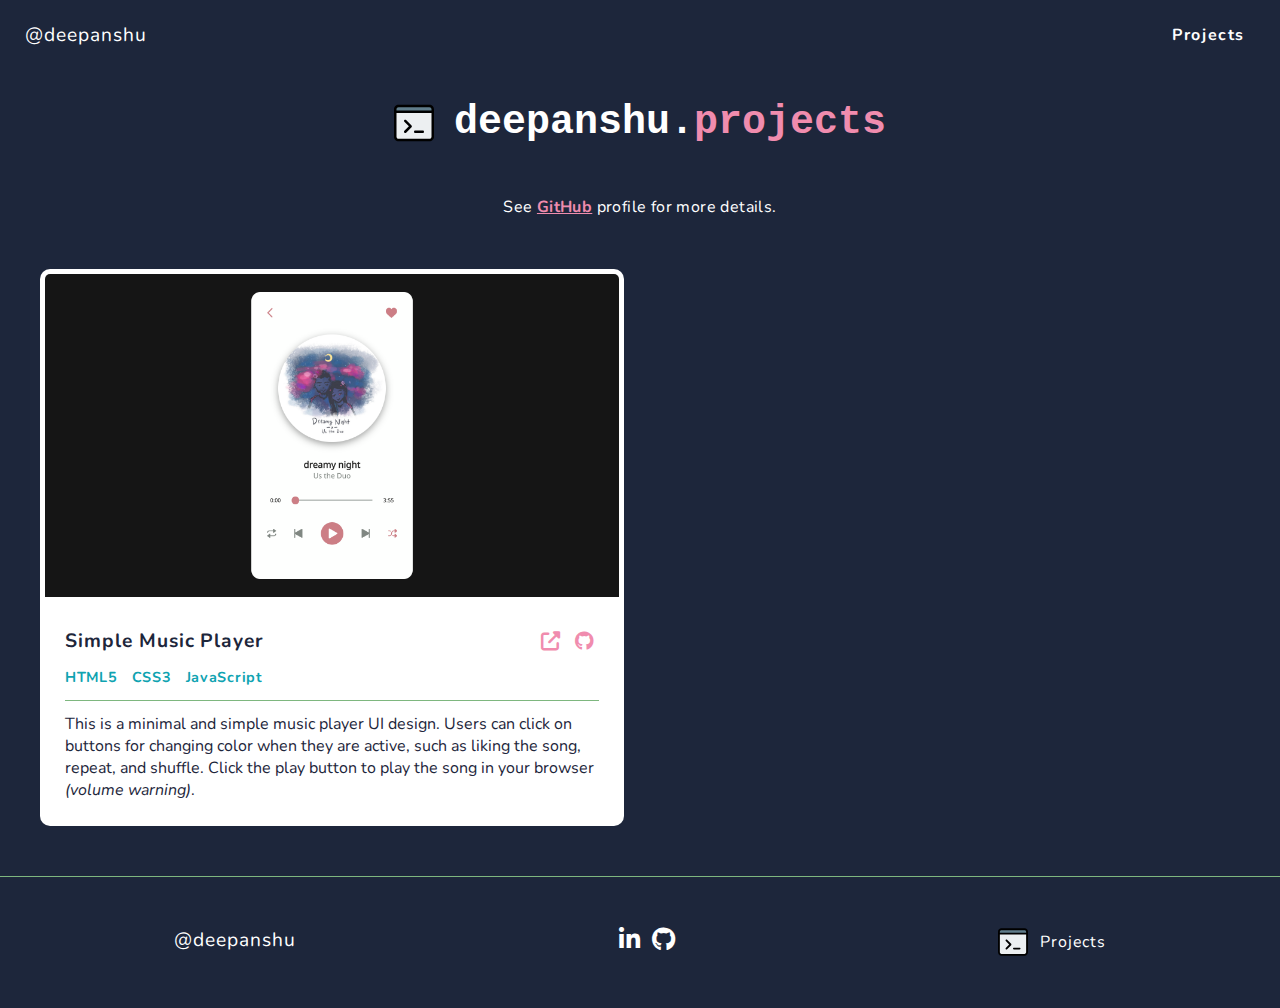
==== projects.html @ cc504e92 "initial" ====
<!DOCTYPE html>
<html lang="en">
  <head>
    <title>Projects ~ Deepanshu</title>

    <link rel="apple-touch-icon" sizes="180x180" href="/apple-touch-icon.png" />
    <link rel="icon" type="image/png" sizes="32x32" href="/favicon-32x32.png" />
    <link rel="icon" type="image/png" sizes="16x16" href="/favicon-16x16.png" />
    <link rel="manifest" href="/site.webmanifest" />

    <meta charset="UTF-8" />

    <meta name="viewport" content="width=device-width, initial-scale=1.0" />
    <meta name="copyright" content="Deepanshu" />
    <meta name="description" content="Hi! I'm Deepanshu." />
    <meta name="robots" content="noindex, nofollow" />

    <link rel="preconnect" href="https://fonts.googleapis.com" />
    <link rel="preconnect" href="https://fonts.gstatic.com" crossorigin />
    <link
      href="https://fonts.googleapis.com/css?family=Nunito"
      rel="stylesheet"
    />

    <link
      rel="stylesheet"
      href="https://cdnjs.cloudflare.com/ajax/libs/font-awesome/6.2.1/css/all.min.css"
    />

    <link rel="stylesheet" href="./css/main.css" type="text/css" />
    <link rel="stylesheet" href="./css/header.css" type="text/css" />
    <link rel="stylesheet" href="./css/home.css" type="text/css" />
    <link rel="stylesheet" href="./css/projects.css" type="text/css" />
    <link rel="stylesheet" href="./css/footer.css" type="text/css" />
  </head>

  <body>
    <header class="header">
      <a href="/" class="header-logo">@deepanshu</a>
      <nav class="nav">
        <div class="toggle"><i class="fas fa-bars"></i></div>
        <ul class="nav-menu">
          <li class="nav-item"><a href="#">Projects</a></li>
        </ul>
      </nav>
    </header>

    <main class="main-container project-section">
      <section class="projects">
        <div class="page-title">
          <img src="./img/coding.svg" alt="Code Icon" />
          <h2>deepanshu.<span class="pink">projects</span></h2>
        </div>
        <p class="section-description">
          See
          <a class="hyperlink" href="https://github.com/deepanshu-dev/">GitHub</a>
          profile for more details.
        </p>
        <div class="project-cards-container">
          <div class="card">
            <img
              src="./img/project-preview/music-player-preview.png"
              alt="Project Preview Screenshot"
              class="card-preview-img"
            />
            <div class="card-info">
              <div class="title-and-links">
                <span class="project-title"> Simple Music Player </span>
                <div class="project-links">
                  <a href="https://musicplayer.anniew.xyz/">
                    <i class="fas fa-external-link-alt"></i>
                  </a>
                  <a href="https://github.com/anniedotexe/music-player">
                    <i class="fa-brands fa-github"></i>
                  </a>
                </div>
              </div>
              <div class="project-skills">
                <span>HTML5</span>
                <span>CSS3</span>
                <span>JavaScript</span>
              </div>
              <p class="project-description">
                This is a minimal and simple music player UI design. Users can
                click on buttons for changing color when they are active, such
                as liking the song, repeat, and shuffle. Click the play button
                to play the song in your browser
                <em>(volume warning)</em>.
              </p>
            </div>
          </div>

        </div>
      </section>
    </main>

    <footer class="footer-container">
      <div class="footer">
        <div class="footer-column">
          <a href="/" class="footer-logo">@deepanshu</a>
        </div>
        <div class="footer-column">
          <div class="socials">
            <ul>
              <li class="social-link">
                <a
                  href="https://www.linkedin.com/in/deepanshur88/"
                  aria-label="LinkedIn"
                  target="_blank"
                >
                  <i class="fa-brands fa-linkedin-in"></i>
                </a>
              </li>
              <li class="social-link">
                <a
                  href="https://github.com/deepanshu-dev/"
                  aria-label="GitHub"
                  target="_blank"
                >
                  <i class="fa-brands fa-github"></i>
                </a>
              </li>
              <!-- <li class="social-link">
                    <a
                      href="https://instagram.com/deepanshu"
                      aria-label="Instagram"
                      target="_blank"
                    >
                      <i class="fa-brands fa-instagram"></i>
                    </a>
                </li>
                <li class="social-link">
                <a
                    href="mailto:test@gmail.com"
                    aria-label="Email"
                    target="_blank"
                >
                    <i class="fa-solid fa-envelope"></i>
                </a>
                </li> -->
            </ul>
          </div>
        </div>
        <div class="footer-column">
          <a href="#" class="footer-button">
            <img src="./img/coding.svg" alt="Code Icon" />
            Projects
          </a>
        </div>
      </div>
    </footer>
    <script src="./js/main.js"></script>
  </body>
</html>
---- css/main.css ----
* {
    margin: 0;
    padding: 0;
    box-sizing: border-box;
    font-family: 'Nunito', sans-serif;
    font-size: 16px;
    font-weight: 400;
    color: #FFFFFF;
    scroll-behavior: smooth;
}

body {
    background-color: #1D263B;
}

h1, h2, h3 {
    font-family: 'Fira Mono', monospace;
}

h2 {
    margin: 0 auto;
    text-align: center;
    font-size: 1.75em;
    font-weight: 700;
}

h3 {
    margin: 0 auto;
    text-align: center;
    font-size: 1.4em;
    font-weight: 700;
    letter-spacing: 0.1em;
}

a, span {
    font-family: inherit;
    font-size: inherit;
    font-weight: inherit;
}

.green {
    color: #7EB77F;
}

.bold {
    font-weight: 700;
}

.pink {
    font-family: inherit;
    font-size: inherit;
    font-weight: inherit;
    color: #F08CAE;
}

ul {
    list-style-type: none;
}

.social-link a i {
    transition: all 0.2s ease;
}

.social-link a i:hover {
    color: #F08CAE;
}

.main-container {
    margin: 0 auto;
    padding: 0 25px;
    text-align: center;
    max-width: 1600px;
}

section {
    margin: 0 auto;
    display: flex;
    flex-direction: column;
    justify-content: center;
    text-align: left;
}

section .hyperlink {
    color: #F08CAE;
    font-weight: 700;
    text-decoration: underline;
    transition: all 0.2s ease;
}

section .hyperlink:hover {
    color: #7EB77F;
}

.section-description {
    margin: 50px auto 0 auto;
    text-align: center;
    max-width: 1000px;
    line-height: 1.5em;
    letter-spacing: 0.025em;
}

.page-title {
    margin: 0 auto;
    display: flex;
    justify-content: center;
    align-items: center;
}

.page-title img {
    height: 40px;
    width: auto;
    margin-right: 5px;
}

@media only screen and (min-width: 768px) {
    h2 {
        font-size: 2.5em;
    }
    h3 {
        font-size: 2em;
    }
    .page-title img {
        margin-right: 20px;
    }
}
---- css/header.css ----
a {
    text-decoration: none;
}

header {
    margin: 0 auto;
    width: 100%;
    max-width: 1600px;
    display: flex;
    flex-direction: row;
    justify-content: space-between;
    text-align: center;
    align-items: center;
    height: 70px;
    padding: 0 15px;
    z-index: 2;
    background-color: #1D263B;
}

.header-logo {
    padding: 10px;
    font-size: 1.2em;
    letter-spacing: 0.05em;
}

.nav-menu {
    list-style-type: none;
    position: absolute;
    display: flex;
    justify-content: space-evenly;
    flex-direction: column;
    align-items: center;
    left: 0;
}

.nav-item {
    text-align: center;
    display: none;
}

.nav-item a {
    display: block;
    padding: 20px;
    font-weight: 700;
    width: 100vw;
    letter-spacing: 0.1em;
    transition: all 0.2s ease;
    color: #1D263B;
}

.nav-item a:hover, .nav-item a:focus {
    color: #F08CAE;
    text-decoration: underline;
}

.active {
    background-color: white;
}

.active .nav-item {
    display: block;
}

.toggle {
    padding: 1.1em;
}

.toggle i {
    font-size: 2em;
}

@media only screen and (min-width: 768px) {
    .nav {
        display: flex;
        text-align: center;
        justify-content: space-between;
        align-items: center;
    }
    .nav-menu {
        position: relative;
        align-items: center;
        flex-direction: row;
        background-color: #1D263B;
        height: fit-content;
        height: -moz-fit-content;
    }
    .nav-item {
        position: relative;
        display: block;
        width: fit-content;
        width: -moz-fit-content;
        margin: 0;
    }
    .nav-item a {
        width: fit-content;
        width: -moz-fit-content;
        color: #FFFFFF;
    }
    .toggle {
        display: none;
    }
}
---- css/home.css ----
.main-container {
    margin: -70px auto 0 auto;
}

/* --- LANDING PAGE --- */

#home {
    align-items: center;
    justify-content: space-between;
    min-height: 100vh;
}

.landing-page-details {
    margin: auto 0;
    display: flex;
    flex-direction: column;
    justify-content: center;
}

.landing-page-socials ul {
    display: flex;
    flex-direction: row;
    margin-bottom: 20px;
}

.landing-page-socials ul li a i {
    font-size: 1.5em;
    padding: 10px;
    margin: 0 5px;
}

.small-title {
    text-align: left;
    font-size: 1.5em;
    font-weight: 700;
    margin-bottom: 0.5em;
}

.big-title {
    margin: 0;
    text-align: left;
    font-weight: 700;
    font-size: 2.75em;
    letter-spacing: 0;
}

.my-name {
    letter-spacing: 0.1em;
    font-family: 'Fira Code', monospace;
}

h3 {
    margin: 5px 0 0 0;
    text-align: left;
}

h3 em {
    color: white;
    letter-spacing: 0.05em;
}

h3 a:hover {
    color: #7EB77F;
    text-decoration: underline;
}

.short-bio {
    margin-top: 1em;
    display: flex;
    flex-direction: column;
    align-items: flex-start;
}

.short-bio p {
    margin-top: 25px;
    font-size: 1.2em;
    line-height: 1.5em;
    letter-spacing: 0.025em;
}

.cta-container {
    display: flex;
    justify-content: center;
}

.cta {
    display: flex;
    text-align: center;
    align-items: center;
    width: fit-content;
    width: -moz-fit-content;
    padding: 10px 12px;
    border-radius: 15px;
    border: 1px solid #FFFFFF;
    font-weight: 700;
    letter-spacing: 0.05em;
    color: #1D263B;
    background-color: #FFFFFF;
    margin-top: 50px;
    transition: all 0.2s ease;
    cursor: pointer;
}

.cta img {
    height: 25px;
    width: 25px;
}

.cta span {
    margin-left: 10px;
    color: #1D263B;
    font-weight: 700;
}

.email-button {
    border: 1px solid #F08CAE;
    background-color: #F08CAE;
}

.cta:hover {
    border: 1px solid #7EB77F;
    background-color: #7EB77F;
    padding: 10px 20px;
}

.art-me {
    display: none;
    height: 350px;
}

.art-me img {
    height: 100%;
}

@media only screen and (min-width: 768px) {
    .big-title {
        font-size: 3.5em;
    }

    .short-bio {
        max-width: 90%;
    }

    .art-me {
        display: block;
    }

    #home {
        flex-direction: row;
    }

    .landing-page-socials ul {
        flex-direction: column;
    }

    .landing-page-socials ul li a i {
        margin: 5px 0;
    }

    .email-container {
        margin: 0;
    }
}

@media only screen and (min-width: 1000px) {
    #home {
        gap: 10%;
    }
}

h4, h5 {
    font-weight: 700;
    letter-spacing: 0.05em;
}

.date {
    font-style: italic;
}

/* --- PROFILE --- */

.profile-container {
    margin-top: 25px;
    display: flex;
    flex-direction: column;
    align-items: center;
    padding: 0 25px;
}

.me-icon-container {
    width: 200px;
    height: auto;
    object-fit: contain;
    text-align: center;
}

.me-icon {
    height: 100%;
    width: 100%;
}

.terminal-container {
    max-width: 700px;
    width: 100%;
    margin-top: 25px;
}

.terminal-header {
    padding: 5px 20px;
    display: flex;
    text-align: center;
    justify-content: space-between;
    border-radius: 10px 10px 0 0;
    background-color: #7EB77F;
}

#terminal-title {
    font-weight: 700;
    color: #1D263B;
    letter-spacing: 0.1em;
}

.right-side-buttons i {
    color: #1D263B;
}

.right-side-buttons i:not(:last-child) {
    margin-right: 10px;
}

.terminal-window {
    padding: 20px;
    border-radius: 0 0 10px 10px;
    text-align: left;
    border: 1px solid #7EB77F;
}

.terminal-window div, .terminal-window div p {
    font-family: 'Fira Code', monospace;
    letter-spacing: 0.02em;
}

.terminal-window div:not(:last-child) {
    margin-bottom: 20px;
}

.terminal-window div p {
    margin-bottom: 0.25em;
}

.input::before {
    content: ">\A0";
    color: #7EB77F;
    font-weight: 700;
}

.bottom span {
    content: "\A0";
    border-right: 12px solid;
    animation: blink 1s steps(1) infinite;
}

@keyframes blink {
    50% {
        border-color: transparent;
    }
}

/* --- EDUCATION & EXPERIENCE --- */

.education-experience-container h3 {
    margin-bottom: 50px;
}

#experience {
    margin-top: 50px;
}

.education-experience-card {
    margin-top: 25px;
}

.card-info p {
    margin-top: 0.35em;
}

.card-info p a:hover {
    color: #F08CAE;
}

.card-description {
    margin: 15px 0 0 15px;
}

.card-description p:not(:first-child) {
    margin-top: 0.35em;
}

.card-description p::before {
    content: ">\A0";
    color: #7EB77F;
    font-weight: 700;
}

.card-description h5:not(:first-child) {
    margin-top: 10px;
}

/* --- TECH STACK --- */

.tech-stack-container {
    margin: 50px auto 0 auto;
    max-width: 1000px;
    display: flex;
    flex-wrap: wrap;
    text-align: center;
    justify-content: center;
    align-items: center;
}

.skill {
    border-radius: 12px;
    margin: 10px;
    border: 2px solid #7EB77F;
    padding: 8px 10px;
    display: flex;
    align-items: center;
    text-align: center;
}

.skill span {
    margin-left: 10px;
}

/* --- ALL SOCIAL MEDIA --- */

.social-media-list {
    margin: 50px auto 0 auto;
    width: fit-content;
    width: -moz-fit-content;
    display: flex;
    flex-direction: column;
    text-align: left;
}

.social-media-item {
    display: flex;
    text-align: center;
    align-items: center;
    padding: 5px 0;
}

.social-media-item:hover {
    color: #F08CAE;
}

.social-media-item i {
    margin-right: 15px;
    font-size: 1.5em;
}

.social-media-item:not(:last-child) {
    margin-bottom: 10px;
}

@media only screen and (min-width: 768px) {
    /* .profile-container {
        margin: 50px auto 0 auto;
        flex-direction: row;
        justify-content: center;
        align-items: center;
        width: 70%;
    }

    .terminal-container {
        flex-grow: 1;
        margin: 0;
    }

    .me-icon-container {
        width: 300px;
        height: auto;
    } */

    .education-experience-card {
        display: flex;
        justify-content: space-between;
    }

    .card-info {
        width: 40%;
    }

    .card-description {
        width: 60%;
        margin-top: 0;
    }

    .section-description {
        margin: 50px auto 0 auto;
    }
}
---- css/projects.css ----
em {
    color: #1D263B;
}

.projects {
    padding-top: 100px;
    max-width: 1200px;
}

.project-cards-container {
    margin-top: 50px;
    height: fit-content;
    height: -moz-fit-content;
}

.card {
    display: inline-flex;
    flex-direction: column;
    color: #1D263B;
}

.card:not(:last-child) {
    margin: 0 auto 2em auto;
}

.card-preview-img {
    max-width: 100%;
    border-radius: 10px 10px 0 0;
    padding: 5px;
    background-color: white;
}

.card-info {
    padding: 25px;
    background-color: #FFFFFF;
    border-radius: 0 0 10px 10px;
    width: 100%;
}

.card-info p {
    margin-top: 0.35em;
}

.card-info p a:hover {
    color: #F08CAE;
}

.has-no-preview .card-info {
    border-radius: 10px;
}

.title-and-links {
    display: flex;
    justify-content: space-between;
    align-items: center;
    margin-bottom: 10px;
}

.project-title {
    font-size: 1.2em;
    font-weight: 700;
    letter-spacing: 0.05em;
    color: #1D263B;
}

.project-links {
    display: flex;
    flex-wrap: nowrap;
}

.project-links a i {
    padding: 5px;
}

.project-links a i {
    color: #F08CAE;
    font-size: 1.2em;
    transition: all 0.2s ease;
}

.project-links a i:hover {
    font-size: 1.25em;
    padding: 2px 5px;
    color: #7EB77F;
}

.project-links a:last-child {
    margin-left: 5px;
}

.project-skills {
    margin-bottom: 12px;
    padding-bottom: 12px;
    border-bottom: 1px solid #7EB77F;
}

.project-skills span {
    color: #0FA3B1;
    font-weight: 700;
    font-size: 0.9em;
    letter-spacing: 0.05em;
}

.project-skills span:not(:last-child) {
    margin-right: 10px;
}

.project-description {
    color: #1D263B;
}

@media only screen and (min-width: 768px) {
    .project-cards-container {
        column-count: 2;
        column-gap: 2em;
    }
}
---- css/footer.css ----
.footer-container {
    border-top: 1px solid #7EB77F;
    margin-top: 50px;
    padding: 50px 0;
}

.footer {
    margin: 0 auto;
    padding: 0 25px;
    display: flex;
    flex-direction: column;
    justify-content: center;
    text-align: center;
    align-items: center;
    flex-wrap: wrap;
    gap: 25px;
}

.footer-column {
    margin: 0 auto;
    display: flex;
    flex-direction: column;
    align-items: center;
    align-self: flex-start;
}

.footer-logo {
    font-size: 1.2em;
    /* margin-bottom: 5px; */
    letter-spacing: 0.05em;
}

.socials ul {
    display: flex;
    flex-direction: row;
    align-items: center;
    text-align: center;
}

.socials ul li:not(:last-child) {
    margin-right: 12px;
}

.socials ul li a i {
    font-size: 1.5em;
}

.copyright {
    margin-top: 5px;
    letter-spacing: 0.05em;
}

.footer-button {
    display: flex;
    text-align: center;
    align-items: center;
    letter-spacing: 0.05em;
    transition: all 0.2s ease;
}

.footer-button:hover {
    text-decoration: underline;
    color: #F08CAE;
}

.footer-button:not(:last-child) {
    margin-bottom: 25px;
}

.footer-button img {
    margin-right: 12px;
}

@media only screen and (min-width: 768px) {
    .footer {
        margin: 0 auto;
        padding: 0 25px;
        flex-direction: row;
        justify-content: space-between;
        max-width: 1600px;
    }
}
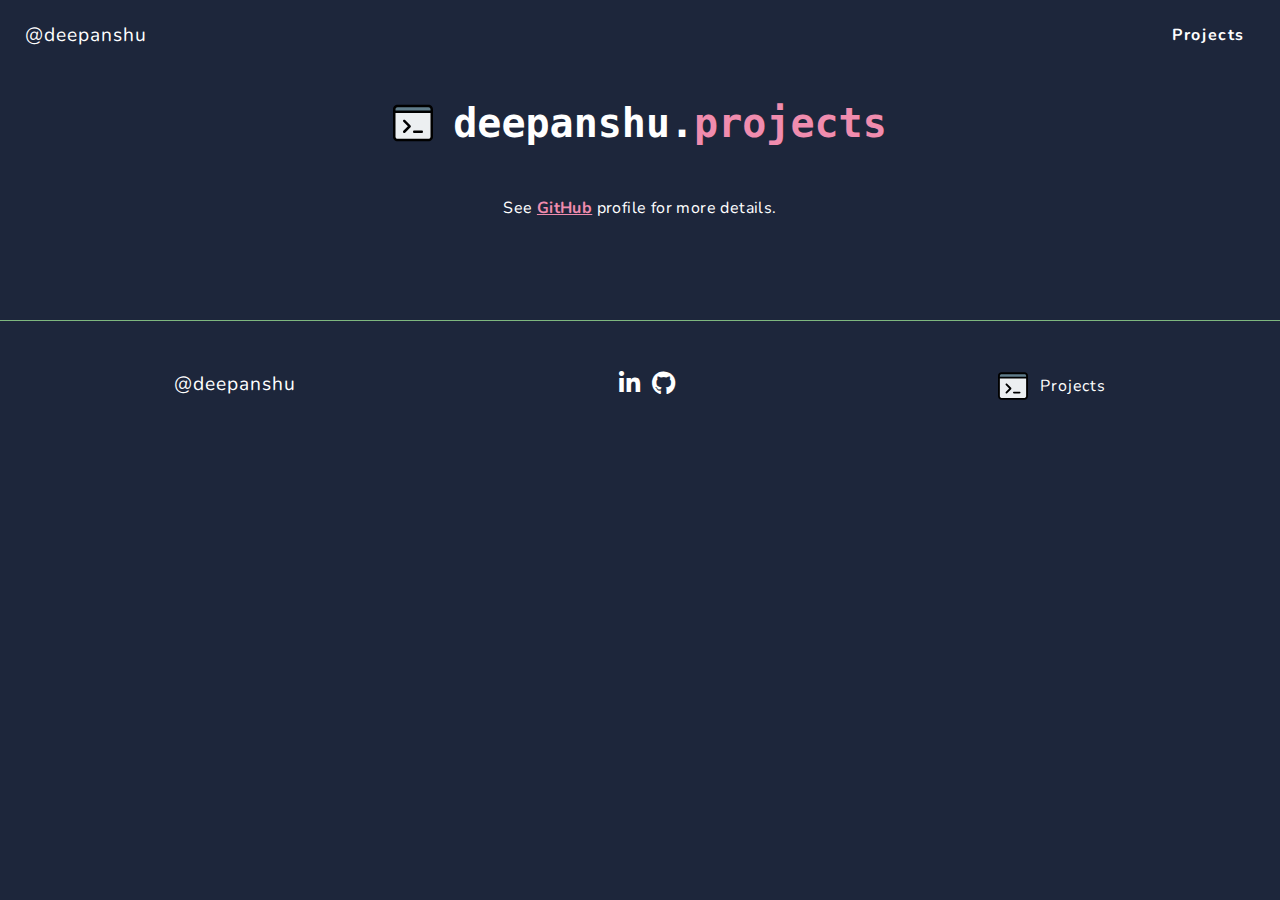
==== commit fe92440f: "commented dummy project and removed old company" ====
--- a/projects.html
+++ b/projects.html
@@ -57,7 +57,7 @@
           profile for more details.
         </p>
         <div class="project-cards-container">
-          <div class="card">
+          <!-- <div class="card">
             <img
               src="./img/project-preview/music-player-preview.png"
               alt="Project Preview Screenshot"
@@ -88,8 +88,7 @@
                 <em>(volume warning)</em>.
               </p>
             </div>
-          </div>
-
+          </div> -->
         </div>
       </section>
     </main>
